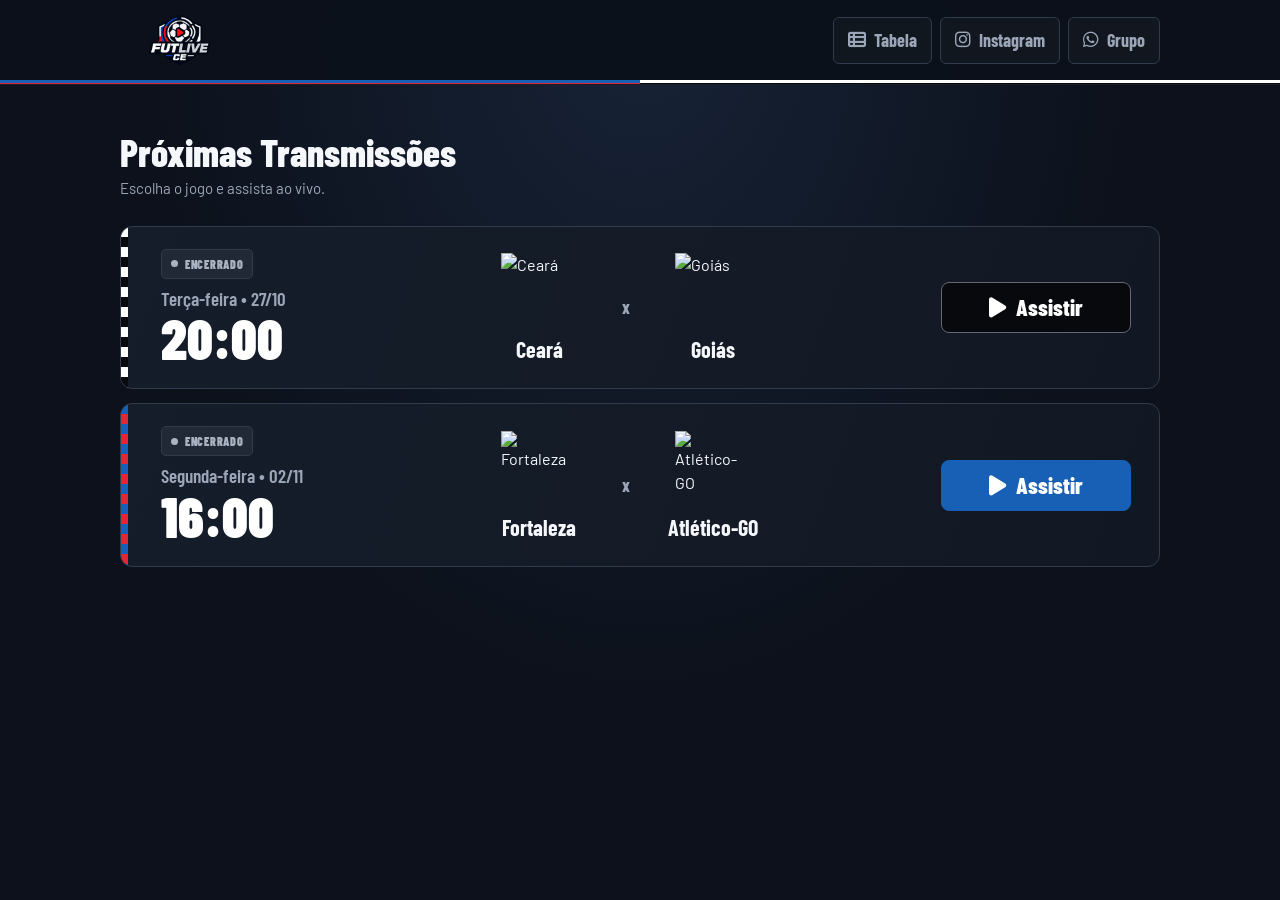
==== index.html @ 57ecc312 "atualização design e funções do site" ====
<!DOCTYPE html>
<html lang="pt-BR">
<head>
  <meta charset="UTF-8" />
  <meta name="viewport" content="width=device-width, initial-scale=1.0" />
  <link rel="icon" href="data:image/svg+xml,<svg xmlns=%22http://www.w3.org/2000/svg%22 viewBox=%220 0 100 100%22><text y=%22.9em%22 font-size=%2290%22>⚽</text></svg>">
  <title>FutLiveCE</title>
  <link rel="stylesheet" href="style.css" />
  <link rel="stylesheet" href="https://cdnjs.cloudflare.com/ajax/libs/font-awesome/6.5.2/css/all.min.css" />
  <script async src="https://www.googletagmanager.com/gtag/js?id=G-XZ1XEW3FZ3"></script>
  <script>
    window.dataLayer = window.dataLayer || [];
    function gtag(){dataLayer = window.dataLayer || []; gtag('js', new Date()); gtag('config', 'G-XZ1XEW3FZ3');}
  </script>
</head>
<body>
  <header class="header">
    <div class="container header-content">
      <a href="index.html" class="brand"><img src="logo.png" alt="FutLive CE" class="logo" /></a>
      <div class="social-links">
        <a href="tabela.html" class="social-btn tabela"><i class="fa-solid fa-table-list"></i><span>Tabela</span></a>
        <a href="https://www.instagram.com/futlivece/" target="_blank" rel="noopener noreferrer" class="social-btn instagram"><i class="fa-brands fa-instagram"></i><span>Instagram</span></a>
        <a href="https://whatsapp.com/channel/0029Vb7J4UEFnSzGO7ZTZD1h" target="_blank" rel="noopener noreferrer" class="social-btn whatsapp"><i class="fa-brands fa-whatsapp"></i><span>Grupo</span></a>
      </div>
    </div>
  </header>
  <main>
    <section id="transmissoes" class="matches-section">
      <div class="container">
        <h2 class="section-title">Próximas Transmissões</h2>
        <p class="section-sub">Escolha o jogo e assista ao vivo.</p>
        <div class="matches-grid">
          <a href="ceara.html" class="match-card ceara-card" data-match-start="2026-10-27T20:00:00" data-match-duration="100">
            <div class="match-details"><span class="match-status status-upcoming">EM BREVE</span><p class="match-date">Terça • 27/10</p><p class="match-time">20:00</p></div>
            <div class="teams-display">
              <div class="team"><img src="https://upload.wikimedia.org/wikipedia/commons/0/01/Cear%C3%A1_Sporting_Club_logo.png" alt="Ceará" class="team-shield" /><span class="team-name">Ceará</span></div>
              <span class="vs-badge">x</span>
              <div class="team"><img src="https://upload.wikimedia.org/wikipedia/commons/f/ff/Goi%C3%A1sLogo21.png?utm_source=pt.wikipedia.org&amp;utm_campaign=index&amp;utm_content=original" alt="Goiás" class="team-shield" /><span class="team-name">Goiás</span></div>
            </div>
            <div class="card-action"><span class="btn-watch-now"><i class="fa-solid fa-play"></i> Assistir</span></div>
          </a>
          <a href="fortaleza.html" class="match-card fortaleza-card" data-match-start="2026-11-02T16:00:00" data-match-duration="150">
            <div class="match-details"><span class="match-status status-upcoming">EM BREVE</span><p class="match-date">Segunda • 02/11</p><p class="match-time">16:00</p></div>
            <div class="teams-display">
              <div class="team"><img src="https://logodetimes.com/times/fortaleza/logo-fortaleza-256.png" alt="Fortaleza" class="team-shield" /><span class="team-name">Fortaleza</span></div>
              <span class="vs-badge">x</span>
              <div class="team"><img src="https://thumb.wikimedia.org/wikipedia/commons/thumb/3/3e/Atl%C3%A9tico_Goianiense.svg/1280px-Atl%C3%A9tico_Goianiense.svg.png?utm_source=pt.wikipedia.org&amp;utm_campaign=index&amp;utm_content=thumbnail" alt="Atlético-GO" class="team-shield" /><span class="team-name">Atlético-GO</span></div>
            </div>
            <div class="card-action"><span class="btn-watch-now"><i class="fa-solid fa-play"></i> Assistir</span></div>
          </a>
        </div>
      </div>
    </section>
  </main>
  <script src="matches-status.js"></script>
</body>
</html>
---- style.css ----
@import url('https://fonts.googleapis.com/css2?family=Barlow+Condensed:wght@600;700;800;900&family=Barlow:wght@400;500;600;700;800&display=swap');

/* ==========================================================
   FUTLIVE CE
   Ceará: preto e branco
   Fortaleza: azul e vermelho
   ========================================================== */

:root {
  --bg: #0c111b;
  --panel: #141b27;
  --panel-2: #1c2635;
  --line: #303b4c;
  --text: #f5f7fb;
  --muted: #9ba7b8;

  --blue: #1760b5;
  --red: #e32636;
  --white: #ffffff;
  --black: #08090c;

  --fortaleza: linear-gradient(
    180deg,
    #1760b5 0%,
    #1760b5 50%,
    #e32636 50%,
    #e32636 100%
  );

  --ceara: repeating-linear-gradient(
    180deg,
    #ffffff 0 10px,
    #08090c 10px 20px
  );

  --band:
    repeating-linear-gradient(
      180deg,
      #1760b5 0 3px,
      #e32636 3px 6px
    ) left / 50% 100% no-repeat,
    repeating-linear-gradient(
      180deg,
      #ffffff 0 3px,
      #08090c 3px 6px
    ) right / 50% 100% no-repeat;

  --display: 'Barlow Condensed', 'Arial Narrow', sans-serif;
  --body: 'Barlow', system-ui, sans-serif;
}

/* ===== Base ===== */

* {
  margin: 0;
  padding: 0;
  box-sizing: border-box;
}

html {
  scroll-behavior: smooth;
}

body {
  min-height: 100vh;
  font-family: var(--body);
  line-height: 1.5;
  color: var(--text);
  background:
    radial-gradient(ellipse at top, #172337 0%, transparent 55%),
    var(--bg);
}

a {
  color: inherit;
  text-decoration: none;
}

button {
  font: inherit;
}

:focus-visible {
  outline: 2px solid #fff;
  outline-offset: 3px;
}

.container {
  width: min(1040px, 92%);
  margin: 0 auto;
}

/* Mantém ocultos os players não selecionados */
.hidden,
.video-frame.hidden,
#player.hidden,
#dplayer.hidden,
#iframeContainer.hidden {
  display: none !important;
}

/* ===== Cabeçalho ===== */

.header {
  position: sticky;
  top: 0;
  z-index: 50;
  background: rgba(12, 17, 27, 0.96);
  backdrop-filter: blur(12px);
  border-bottom: 1px solid rgba(255, 255, 255, 0.06);
}

.header::after {
  content: "";
  position: absolute;
  left: 0;
  right: 0;
  bottom: 0;
  height: 4px;
  background: var(--band);
}

.header-content {
  min-height: 84px;
  padding-bottom: 4px;
  display: flex;
  align-items: center;
  justify-content: space-between;
  gap: 16px;
}

.logo {
  display: block;
  width: auto;
  height: 80px;
}

.social-links {
  display: flex;
  gap: 8px;
}

.social-btn {
  display: flex;
  align-items: center;
  justify-content: center;
  gap: 8px;
  padding: 9px 14px;
  border-radius: 6px;
  border: 1px solid var(--line);
  background: rgba(255, 255, 255, 0.025);
  color: var(--muted);
  font-family: var(--display);
  font-size: 18px;
  font-weight: 700;
  transition:
    color 0.2s,
    border-color 0.2s,
    background 0.2s;
}

.social-btn:hover {
  color: #fff;
  border-color: #71819a;
  background: rgba(255, 255, 255, 0.06);
}

.social-btn.tabela {
  color: var(--muted);
  border-color: var(--line);
  background: rgba(255, 255, 255, 0.025);
}

/* ===== Páginas ===== */

.page {
  display: none;
}

.page.active {
  display: block;
}

/* ==========================================================
   LISTA DE JOGOS
   ========================================================== */

.matches-section {
  padding: 48px 0 24px;
}

.section-title {
  margin-bottom: 6px;
  font-family: var(--display);
  font-size: 38px;
  font-weight: 800;
  line-height: 1;
}

.section-sub {
  margin-bottom: 26px;
  color: var(--muted);
  font-size: 15px;
}

.matches-grid {
  display: flex;
  flex-direction: column;
  gap: 14px;
}

/* Card do jogo */

.match-card {
  position: relative;
  display: grid;
  grid-template-columns: 150px minmax(0, 1fr) 190px;
  align-items: center;
  gap: 28px;
  padding: 22px 28px 22px 40px;
  overflow: hidden;
  background: linear-gradient(
    110deg,
    #151d2a 0%,
    #141b27 55%,
    #111824 100%
  );
  border: 1px solid var(--line);
  border-radius: 12px;
  transition:
    background 0.2s,
    border-color 0.2s,
    transform 0.2s;
}

.match-card:hover {
  background: var(--panel-2);
  border-color: #52647d;
  transform: translateY(-2px);
}

.match-card::before {
  content: "";
  position: absolute;
  top: 0;
  bottom: 0;
  left: 0;
  width: 7px;
}

.fortaleza-card::before {
  background: repeating-linear-gradient(
    180deg,
    #1760b5 0 10px,
    #e32636 10px 20px
  );
}

.ceara-card::before {
  background: var(--ceara);
}

/* Data, status e horário */

.match-details {
  min-width: 0;
  text-align: left;
}

.match-status {
  display: inline-flex;
  align-items: center;
  gap: 7px;
  margin-bottom: 9px;
  padding: 5px 9px;
  border: 1px solid var(--line);
  border-radius: 5px;
  font-family: var(--display);
  font-size: 12px;
  font-weight: 900;
  letter-spacing: 0.7px;
}

.match-status::before {
  content: "";
  flex-shrink: 0;
  width: 7px;
  height: 7px;
  border-radius: 50%;
  background: currentColor;
}

.status-upcoming {
  color: #d7e3f4;
  background: rgba(125, 155, 190, 0.12);
}

.status-live {
  color: #fff;
  background: #b8172a;
  border-color: #f04452;
  animation: live-pulse 1.4s ease-in-out infinite;
}

.status-ended {
  color: #aab3c1;
  background: rgba(120, 130, 145, 0.12);
}

@keyframes live-pulse {
  50% {
    opacity: 0.68;
  }
}

.match-date {
  color: var(--muted);
  font-family: var(--display);
  font-size: 19px;
  font-weight: 600;
  line-height: 1.2;
}

.match-time {
  color: #fff;
  font-family: var(--display);
  font-size: 56px;
  font-weight: 900;
  line-height: 1;
}

/* Times e escudos */

.teams-display {
  display: flex;
  align-items: center;
  justify-content: center;
  gap: 28px;
  min-width: 0;
}

.team {
  display: flex;
  flex-direction: column;
  align-items: center;
  gap: 8px;
  min-width: 110px;
}

.team-shield {
  display: block;
  width: 76px;
  height: 76px;
  object-fit: contain;
}

.team-name {
  color: #f5f7fb;
  font-family: var(--display);
  font-size: 22px;
  font-weight: 700;
  line-height: 1.1;
  text-align: center;
}

.vs-badge {
  flex-shrink: 0;
  color: var(--muted);
  font-family: var(--display);
  font-size: 18px;
  font-weight: 700;
}

/* Botão assistir */

.card-action {
  display: flex;
  align-items: center;
  justify-content: center;
  width: 100%;
  min-width: 0;
}

.btn-watch-now {
  display: flex;
  align-items: center;
  justify-content: center;
  gap: 10px;
  width: 100%;
  min-height: 48px;
  padding: 12px 14px;
  border: 1px solid transparent;
  border-radius: 8px;
  color: #fff;
  font-family: var(--display);
  font-size: 23px;
  font-weight: 800;
  line-height: 1.1;
  text-align: center;
  cursor: pointer;
  transition:
    background 0.2s,
    color 0.2s,
    border-color 0.2s,
    transform 0.2s;
}

.btn-watch-now:active {
  transform: scale(0.97);
}

/* Cores dos botões por clube */

.ceara-card .btn-watch-now {
  background: #08090c;
  border-color: #626873;
  color: #fff;
}

.ceara-card:hover .btn-watch-now {
  background: #fff;
  border-color: #fff;
  color: #08090c;
}


.fortaleza-card .btn-watch-now {
  background: #1760b5;
  border-color: #1760b5;
  color: #fff;
}

.fortaleza-card:hover .btn-watch-now {
  background: #e32636;
  border-color: #e32636;
  color: #fff;
}

.ceara-card:hover {
  border-color: #aeb6c2;
}

.fortaleza-card:hover {
  border-color: #3479c9;
}

/* Texto de apresentação no final da página */

.intro-bottom {
  padding: 36px 0 56px;
  text-align: center;
}

.intro-bottom h1 {
  font-family: var(--display);
  font-size: 24px;
  font-weight: 800;
  letter-spacing: 1px;
}

.intro-bottom p {
  color: var(--muted);
  font-size: 14px;
}

/* ==========================================================
   PÁGINAS DE TRANSMISSÃO
   ========================================================== */

.back-btn {
  margin: 26px 0 16px;
  padding: 9px 16px;
  border: 1px solid var(--line);
  border-radius: 6px;
  background: transparent;
  color: var(--muted);
  font-weight: 600;
  cursor: pointer;
  transition:
    color 0.2s,
    border-color 0.2s,
    background 0.2s;
}

.back-btn:hover {
  color: #fff;
  border-color: #71819a;
  background: rgba(255, 255, 255, 0.04);
}

/* Player à esquerda e canais à direita no computador */

.watch-layout {
  display: grid;
  grid-template-columns: minmax(0, 1fr) 260px;
  align-items: start;
  gap: 16px;
  width: 100%;
  max-width: 1050px;
  margin: 0 auto;
  padding-bottom: 44px;
}

.player-area {
  display: flex;
  flex-direction: column;
  gap: 12px;
  min-width: 0;
  padding: 16px;
  background: var(--panel);
  border: 1px solid var(--line);
  border-radius: 12px;
}

.watch-top {
  padding: 4px 0;
}

#matchTitle {
  color: #fff;
  font-family: var(--display);
  font-size: clamp(24px, 3vw, 34px);
  font-weight: 800;
  line-height: 1.15;
}

#matchMeta {
  margin: 4px 0 0;
  color: var(--muted);
  font-family: var(--display);
  font-size: 18px;
  font-weight: 600;
}

.live-badge {
  display: block;
  margin-bottom: 10px;
  padding: 5px 9px;
  color: var(--muted);
  font-size: 12px;
  font-weight: 500;
}

/* Área do vídeo */

.video-container {
  position: relative;
  width: 100%;
  min-width: 0;
  aspect-ratio: 16 / 9;
  overflow: hidden;
  background: #000;
  border-radius: 9px;
}

.video-container .video-frame,
.video-container iframe,
.video-frame,
#player,
#dplayer {
  width: 100%;
  height: 100%;
  border: 0;
  background: #000;
}

.video-frame {
  display: block;
}

#player,
#dplayer {
  aspect-ratio: 16 / 9;
  overflow: hidden;
}

#player [data-player] {
  border-radius: 8px !important;
}

#dplayer .dplayer {
  width: 100%;
  height: 100%;
}

/* Aviso de DNS */

.dns-warning {
  grid-column: 1 / -1;
  display: flex;
  flex-direction: row;
  align-items: center;
  justify-content: center;
  gap: 12px;
  margin: 0;
  padding: 12px 16px;
  background: var(--panel-2);
  border: 1px solid var(--line);
  border-radius: 8px;
  text-align: left;
}

.dns-warning i {
  flex-shrink: 0;
  color: #dce6f5;
  font-size: 18px;
}

.dns-warning p {
  color: #d4dce8;
  font-size: 13px;
  line-height: 1.5;
}

.dns-warning a {
  color: #fff;
  font-weight: 700;
  text-decoration: underline;
}

/* Painel de canais */

.players-panel {
  width: 100%;
  min-width: 0;
  padding: 14px;
  background: var(--panel);
  border: 1px solid var(--line);
  border-radius: 12px;
}

.players-panel h3 {
  margin-bottom: 12px;
  color: #fff;
  font-family: var(--display);
  font-size: 21px;
  font-weight: 800;
}

/* Canais: empilhados no computador */

.channels-grid {
  display: flex;
  flex-direction: column;
  gap: 8px;
}

.player-btn {
  display: flex;
  flex-direction: column;
  align-items: center;
  justify-content: center;
  width: 100%;
  min-width: 0;
  min-height: 46px;
  margin: 0;
  padding: 9px 12px;
  border: 1px solid var(--line);
  border-radius: 7px;
  background: #111824;
  color: var(--text);
  cursor: pointer;
  transition:
    border-color 0.2s,
    background 0.2s,
    color 0.2s;
}

.player-btn:hover {
  border-color: #71819a;
  background: #1b2636;
}

.player-btn span {
  display: block;
  font-family: var(--display);
  font-size: 20px;
  font-weight: 700;
  line-height: 1.2;
}

.player-btn small {
  display: block;
  color: var(--muted);
  font-weight: 600;
}

/* Canal selecionado: padrão neutro */

.active-player {
  background: #e9edf4;
  border-color: #e9edf4;
}

.active-player span {
  color: #111827;
}

.active-player small {
  color: #526075;
}

.active-player:hover {
  background: #fff;
  border-color: #fff;
}

/* Links sociais no painel */

.contact-links {
  display: flex;
  flex-direction: column;
  gap: 8px;
  margin-top: 12px;
}

.contact-watch-btn {
  display: flex;
  align-items: center;
  justify-content: center;
  gap: 8px;
  width: 100%;
  min-width: 0;
  margin: 0;
  padding: 10px;
  border: 1px solid var(--line);
  border-radius: 7px;
  color: var(--muted);
  font-family: var(--display);
  font-size: 16px;
  font-weight: 700;
  text-align: center;
  transition:
    color 0.2s,
    border-color 0.2s,
    background 0.2s;
}

.contact-watch-btn:hover {
  color: #fff;
  border-color: #71819a;
  background: rgba(255, 255, 255, 0.04);
}

/* ==========================================================
   TABELA
   ========================================================== */

.table-container {
  display: flex;
  flex-direction: column;
  align-items: center;
  margin-top: 8px;
  padding: 20px;
  background: var(--panel);
  border: 1px solid var(--line);
  border-radius: 10px;
}

.table-container .section-title {
  margin-bottom: 20px;
  text-align: center;
}

.table-container iframe {
  max-width: 100%;
  border: 0;
  border-radius: 6px;
}

.table-credit {
  margin-top: 10px;
  color: var(--muted);
  font-size: 12px;
  text-align: center;
}

.table-credit a {
  color: #fff;
  text-decoration: underline;
}

/* ==========================================================
   TEMA FORTALEZA
   ========================================================== */

.team-fortaleza {
  --team-primary: #1760b5;
  --team-secondary: #e32636;
  --team-border: rgba(23, 96, 181, 0.65);
  --team-glow: rgba(23, 96, 181, 0.12);
}

.team-fortaleza .player-area,
.team-fortaleza .players-panel {
  border-color: var(--team-border);
}

.team-fortaleza #matchTitle,
.team-fortaleza .players-panel h3 {
  color: #fff;
  text-shadow: 0 0 18px var(--team-glow);
}

.team-fortaleza .back-btn {
  border-color: #245a91;
  color: #c7dfff;
}

.team-fortaleza .back-btn:hover {
  background: rgba(23, 96, 181, 0.18);
  border-color: var(--team-primary);
  color: #fff;
}

.team-fortaleza .dns-warning {
  border-color: rgba(23, 96, 181, 0.55);
}

.team-fortaleza .dns-warning i {
  color: #65a9ff;
}

.team-fortaleza .dns-warning a {
  color: #75b5ff;
}


/* Canais do Fortaleza: estilo neutro, igual ao Ceará */

.team-fortaleza .player-btn {
  background: #111824;
  border-color: var(--line);
  color: var(--text);
}

.team-fortaleza .player-btn span {
  color: var(--text);
}

.team-fortaleza .player-btn small {
  color: var(--muted);
}

/* Hover discreto */
.team-fortaleza .player-btn:hover {
  border-color: #3479c9;
  background: rgba(23, 96, 181, 0.16);
}

/* Canal selecionado: azul */
body.team-fortaleza .player-btn.active-player,
body.team-fortaleza .player-btn.active-player:hover {
  background: #1760b5;
  border: 1px solid #3479c9;
  color: #fff;
  filter: none;
}

body.team-fortaleza .player-btn.active-player span,
body.team-fortaleza .player-btn.active-player small {
  color: #fff;
}


.team-fortaleza .contact-watch-btn:hover {
  border-color: var(--team-primary);
  background: rgba(23, 96, 181, 0.14);
}

.team-fortaleza .live-badge::before {
  content: "";
  display: inline-block;
  width: 7px;
  height: 7px;
  margin: 0 7px 1px 0;
  border-radius: 50%;
  background: var(--team-secondary);
}

/* ==========================================================
   TEMA CEARÁ
   ========================================================== */

.team-ceara {
  --team-primary: #08090c;
  --team-secondary: #fff;
  --team-border: rgba(210, 218, 230, 0.28);
  --team-glow: rgba(255, 255, 255, 0.08);
}

.team-ceara .player-area,
.team-ceara .players-panel {
  border-color: var(--team-border);
}

.team-ceara #matchTitle,
.team-ceara .players-panel h3 {
  color: #fff;
  text-shadow: 0 0 18px var(--team-glow);
}

.team-ceara .back-btn {
  border-color: #5b626e;
  color: #e0e4eb;
}

.team-ceara .back-btn:hover {
  background: rgba(255, 255, 255, 0.08);
  border-color: #fff;
  color: #fff;
}

.team-ceara .dns-warning {
  border-color: #414650;
}

.team-ceara .dns-warning i {
  color: #fff;
}

.team-ceara .dns-warning a {
  color: #fff;
}

.team-ceara .player-btn:hover {
  border-color: #b9c0ca;
  background: rgba(255, 255, 255, 0.07);
}

/* Canal ativo do Ceará: preto e branco */

.team-ceara .active-player {
  background: #fff;
  border-color: #fff;
}

.team-ceara .active-player span,
.team-ceara .active-player small {
  color: #08090c;
}

.team-ceara .active-player:hover {
  background: #e4e7ec;
  border-color: #e4e7ec;
}

.team-ceara .contact-watch-btn:hover {
  border-color: #c4cbd5;
  background: rgba(255, 255, 255, 0.07);
}

.team-ceara .live-badge::before {
  content: "";
  display: inline-block;
  width: 7px;
  height: 7px;
  margin: 0 7px 1px 0;
  border-radius: 50%;
  background: #fff;
}

/* ==========================================================
   RESPONSIVIDADE — TABLETS
   ========================================================== */

@media (max-width: 900px) {
  .match-card {
    grid-template-columns: 125px minmax(0, 1fr) 155px;
    gap: 16px;
    padding: 20px 18px 20px 28px;
  }

  .match-time {
    font-size: 44px;
  }

  .teams-display {
    gap: 14px;
  }

  .team {
    min-width: 0;
  }

  .team-shield {
    width: 64px;
    height: 64px;
  }

  .team-name {
    font-size: 20px;
  }

  .btn-watch-now {
    font-size: 21px;
  }

  .watch-layout {
    grid-template-columns: minmax(0, 1fr) 230px;
    gap: 12px;
  }
}

/* ==========================================================
   RESPONSIVIDADE — CELULARES
   ========================================================== */

@media (max-width: 760px) {
  /* Cabeçalho */

  .header-content {
    min-height: auto;
    flex-direction: column;
    gap: 10px;
    padding: 12px 0 16px;
  }

  .logo {
    height: 0px;
  }

  .social-links {
    width: 100%;
    justify-content: center;
    gap: 7px;
  }

  .social-btn {
    flex: 1;
    max-width: 150px;
    gap: 6px;
    padding: 9px 6px;
    font-size: 16px;
  }

  /* Título da lista */

  .matches-section {
    padding: 32px 0 20px;
  }

  .section-title {
    font-size: 32px;
  }

  .section-sub {
    margin-bottom: 20px;
    font-size: 14px;
  }

  /* Cards mais compactos e organizados */

  .matches-grid {
    gap: 14px;
    padding: 2px 0 16px;
  }

  .match-card {
    display: grid;
    grid-template-columns: minmax(0, 1fr);
    justify-items: center;
    gap: 13px;
    width: 100%;
    padding: 19px 15px 17px;
    border-radius: 14px;
    text-align: center;
  }

  .match-card:hover {
    transform: none;
  }

  .match-card::before {
    top: 0;
    right: 0;
    bottom: auto;
    left: 0;
    width: auto;
    height: 5px;
  }

  .fortaleza-card::before {
    background: repeating-linear-gradient(
      90deg,
      #1760b5 0 25px,
      #e32636 25px 50px
    );
  }

  .ceara-card::before {
    background: repeating-linear-gradient(
      90deg,
      #fff 0 25px,
      #08090c 25px 50px
    );
  }

  /* Informações do jogo */

  .match-details {
    display: flex;
    flex-direction: column;
    align-items: center;
    width: 100%;
    text-align: center;
  }

  .match-status {
    margin-bottom: 6px;
    padding: 4px 9px;
    font-size: 11px;
    line-height: 1.2;
  }

  .match-date {
    font-size: 14px;
    line-height: 1.35;
  }

  .match-time {
    margin-top: 2px;
    font-size: 30px;
    line-height: 1.05;
  }

  /* Times e escudos */

  .teams-display {
    display: flex;
    align-items: center;
    justify-content: space-evenly;
    gap: 10px;
    width: 100%;
    margin: 2px 0;
  }

  .team {
    flex: 1;
    display: flex;
    flex-direction: column;
    align-items: center;
    justify-content: center;
    gap: 7px;
    min-width: 0;
  }

  .team-shield {
    width: 58px;
    height: 58px;
    object-fit: contain;
  }

  .team-name {
    max-width: 100%;
    font-size: 18px;
    line-height: 1.1;
    overflow-wrap: anywhere;
  }

  .vs-badge {
    flex-shrink: 0;
    font-size: 16px;
  }

  /* Botão assistir: mais alto e menos largo */

  .card-action {
    display: flex;
    justify-content: center;
    width: 100%;
    margin-top: 2px;
  }

  .match-card .btn-watch-now {
    display: inline-flex;
    align-items: center;
    justify-content: center;
    width: auto;
    min-width: 170px;
    max-width: 220px;
    min-height: 50px;
    padding: 13px 25px;
    margin: 0 auto;
    border-radius: 10px;
    font-size: 17px;
    line-height: 1.2;
    letter-spacing: 0.5px;
    white-space: nowrap;
    box-shadow: 0 4px 12px rgba(0, 0, 0, 0.22);
    -webkit-tap-highlight-color: transparent;
  }

  .match-card .btn-watch-now:active {
    transform: scale(0.97);
  }

  /* Página de transmissão: vídeo, canais e aviso */

  .back-btn {
    margin: 18px 0 12px;
    padding: 9px 12px;
    font-size: 13px;
  }

  .watch-layout {
    display: flex;
    flex-direction: column;
    align-items: stretch;
    gap: 12px;
    width: 100%;
    padding-bottom: 28px;
  }

  .player-area {
    display: flex;
    flex-direction: column;
    gap: 10px;
    width: 100%;
    padding: 12px;
  }

  .watch-top {
    padding: 2px 0 0;
  }

  #matchTitle {
    font-size: 25px;
    line-height: 1.15;
  }

  #matchMeta {
    margin-top: 4px;
    font-size: 16px;
  }

  .live-badge {
    margin-bottom: 8px;
    font-size: 11px;
    line-height: 1.4;
  }

  .video-container {
    width: 100%;
    aspect-ratio: 16 / 9;
    border-radius: 8px;
  }

  /* Canais em três colunas */

  .players-panel {
    width: 100%;
    padding: 12px;
  }

  .players-panel h3 {
    margin-bottom: 10px;
    font-size: 20px;
  }

  .channels-grid {
    display: grid;
    grid-template-columns: repeat(3, minmax(0, 1fr));
    gap: 8px;
  }

  .players-panel .player-btn {
    display: flex;
    align-items: center;
    justify-content: center;
    min-width: 0;
    min-height: 46px;
    margin: 0;
    padding: 8px 3px;
    border-radius: 7px;
  }

  .players-panel .player-btn span {
    font-size: 16px;
    line-height: 1.2;
  }

  .players-panel .player-btn small {
    font-size: 10px;
  }

  /* Links sociais em duas colunas */

  .contact-links {
    display: grid;
    grid-template-columns: repeat(2, minmax(0, 1fr));
    gap: 8px;
    margin-top: 10px;
  }

  .contact-links .contact-watch-btn {
    display: flex;
    flex-direction: column;
    align-items: center;
    justify-content: center;
    gap: 4px;
    min-width: 0;
    min-height: 58px;
    margin: 0;
    padding: 8px 5px;
    font-size: 13px;
    line-height: 1.2;
    overflow-wrap: anywhere;
  }

  .contact-watch-btn i {
    font-size: 17px;
  }

  /* Aviso DNS abaixo dos canais */

  .watch-layout > .dns-warning {
    display: flex;
    flex-direction: row;
    align-items: flex-start;
    gap: 9px;
    width: 100%;
    margin: 0;
    padding: 12px;
    text-align: left;
  }

  .dns-warning i {
    margin-top: 2px;
    font-size: 16px;
  }

  .dns-warning p {
    font-size: 12px;
    line-height: 1.5;
  }

  /* Tabela */

  .table-container {
    padding: 12px;
  }
}

/* Celulares estreitos */

@media (max-width: 380px) {
  .container {
    width: 94%;
  }

  .social-btn {
    font-size: 14px;
  }

  .match-card {
    gap: 11px;
    padding: 17px 12px 15px;
  }

  .match-time {
    font-size: 28px;
  }

  .team-shield {
    width: 50px;
    height: 50px;
  }

  .team-name {
    font-size: 16px;
  }

  .match-card .btn-watch-now {
    min-width: 160px;
    min-height: 48px;
    padding: 12px 22px;
    font-size: 16px;
  }

  #matchTitle {
    font-size: 22px;
  }

  .channels-grid {
    gap: 6px;
  }

  .players-panel .player-btn span {
    font-size: 14px;
  }

  .contact-links .contact-watch-btn {
    font-size: 12px;
  }
}

/* Reduz animações para quem prefere movimento reduzido */

@media (prefers-reduced-motion: reduce) {
  *,
  *::before,
  *::after {
    scroll-behavior: auto !important;
    animation-duration: 0.01ms !important;
    animation-iteration-count: 1 !important;
    transition-duration: 0.01ms !important;
  }
}

/* Corrige a altura dos players iframe */
.video-container {
  position: relative;
  width: 100%;
  aspect-ratio: 16 / 9;
  height: auto;
  min-height: 0;
  overflow: hidden;
  background: #000;
}

/* Faz o iframe preencher toda a área do vídeo */
.video-container > iframe,
.video-container #iframeContainer,
.video-container #iframeContainer iframe {
  position: absolute;
  inset: 0;
  width: 100% !important;
  height: 100% !important;
  min-height: 0;
  max-width: none;
  border: 0;
}

/* Garante que os players HLS continuem preenchendo o espaço */
.video-container > .video-frame,
.video-container > #player,
.video-container > #dplayer {
  width: 100%;
  height: 100%;
}
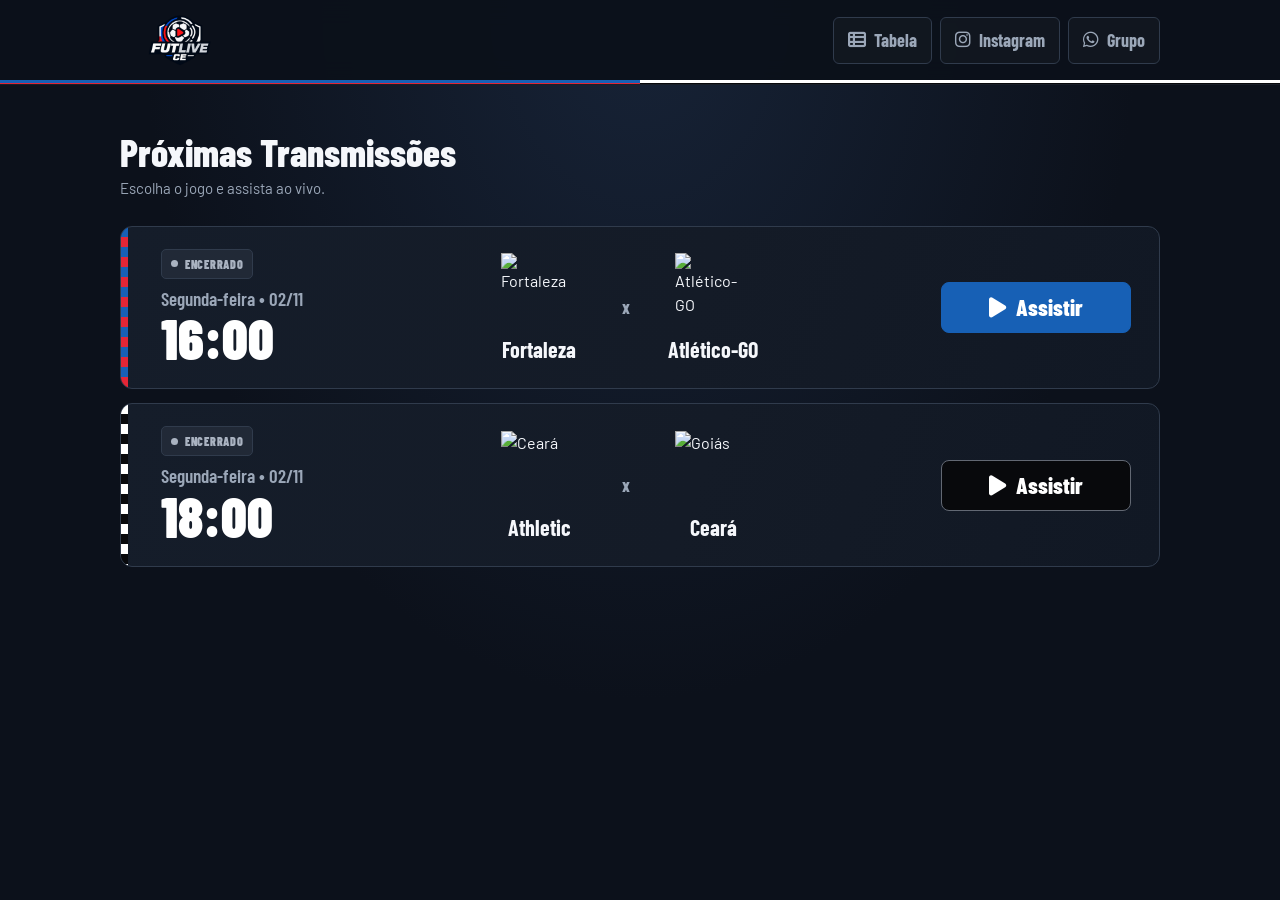
==== commit 20a9ae58: "28.10" ====
--- a/index.html
+++ b/index.html
@@ -30,21 +30,21 @@
         <h2 class="section-title">Próximas Transmissões</h2>
         <p class="section-sub">Escolha o jogo e assista ao vivo.</p>
         <div class="matches-grid">
-          <a href="ceara.html" class="match-card ceara-card" data-match-start="2026-10-27T20:00:00" data-match-duration="100">
-            <div class="match-details"><span class="match-status status-upcoming">EM BREVE</span><p class="match-date">Terça • 27/10</p><p class="match-time">20:00</p></div>
-            <div class="teams-display">
-              <div class="team"><img src="https://upload.wikimedia.org/wikipedia/commons/0/01/Cear%C3%A1_Sporting_Club_logo.png" alt="Ceará" class="team-shield" /><span class="team-name">Ceará</span></div>
-              <span class="vs-badge">x</span>
-              <div class="team"><img src="https://upload.wikimedia.org/wikipedia/commons/f/ff/Goi%C3%A1sLogo21.png?utm_source=pt.wikipedia.org&amp;utm_campaign=index&amp;utm_content=original" alt="Goiás" class="team-shield" /><span class="team-name">Goiás</span></div>
-            </div>
-            <div class="card-action"><span class="btn-watch-now"><i class="fa-solid fa-play"></i> Assistir</span></div>
-          </a>
           <a href="fortaleza.html" class="match-card fortaleza-card" data-match-start="2026-11-02T16:00:00" data-match-duration="150">
             <div class="match-details"><span class="match-status status-upcoming">EM BREVE</span><p class="match-date">Segunda • 02/11</p><p class="match-time">16:00</p></div>
             <div class="teams-display">
               <div class="team"><img src="https://logodetimes.com/times/fortaleza/logo-fortaleza-256.png" alt="Fortaleza" class="team-shield" /><span class="team-name">Fortaleza</span></div>
               <span class="vs-badge">x</span>
               <div class="team"><img src="https://thumb.wikimedia.org/wikipedia/commons/thumb/3/3e/Atl%C3%A9tico_Goianiense.svg/1280px-Atl%C3%A9tico_Goianiense.svg.png?utm_source=pt.wikipedia.org&amp;utm_campaign=index&amp;utm_content=thumbnail" alt="Atlético-GO" class="team-shield" /><span class="team-name">Atlético-GO</span></div>
+            </div>
+            <div class="card-action"><span class="btn-watch-now"><i class="fa-solid fa-play"></i> Assistir</span></div>
+          </a>
+          <a href="ceara.html" class="match-card ceara-card" data-match-start="2026-11-02T18:00:00" data-match-duration="100">
+            <div class="match-details"><span class="match-status status-upcoming">EM BREVE</span><p class="match-date">Terça • 02/11</p><p class="match-time">18:00</p></div>
+            <div class="teams-display">
+              <div class="team"><img src="https://static.wixstatic.com/media/ea3f38_fbba16fdd7b74ab9a4d88bd60c1c1220~mv2.png" alt="Ceará" class="team-shield" /><span class="team-name">Athletic</span></div>
+              <span class="vs-badge">x</span>
+              <div class="team"><img src="https://upload.wikimedia.org/wikipedia/commons/0/01/Cear%C3%A1_Sporting_Club_logo.png" alt="Goiás" class="team-shield" /><span class="team-name">Ceará</span></div>
             </div>
             <div class="card-action"><span class="btn-watch-now"><i class="fa-solid fa-play"></i> Assistir</span></div>
           </a>
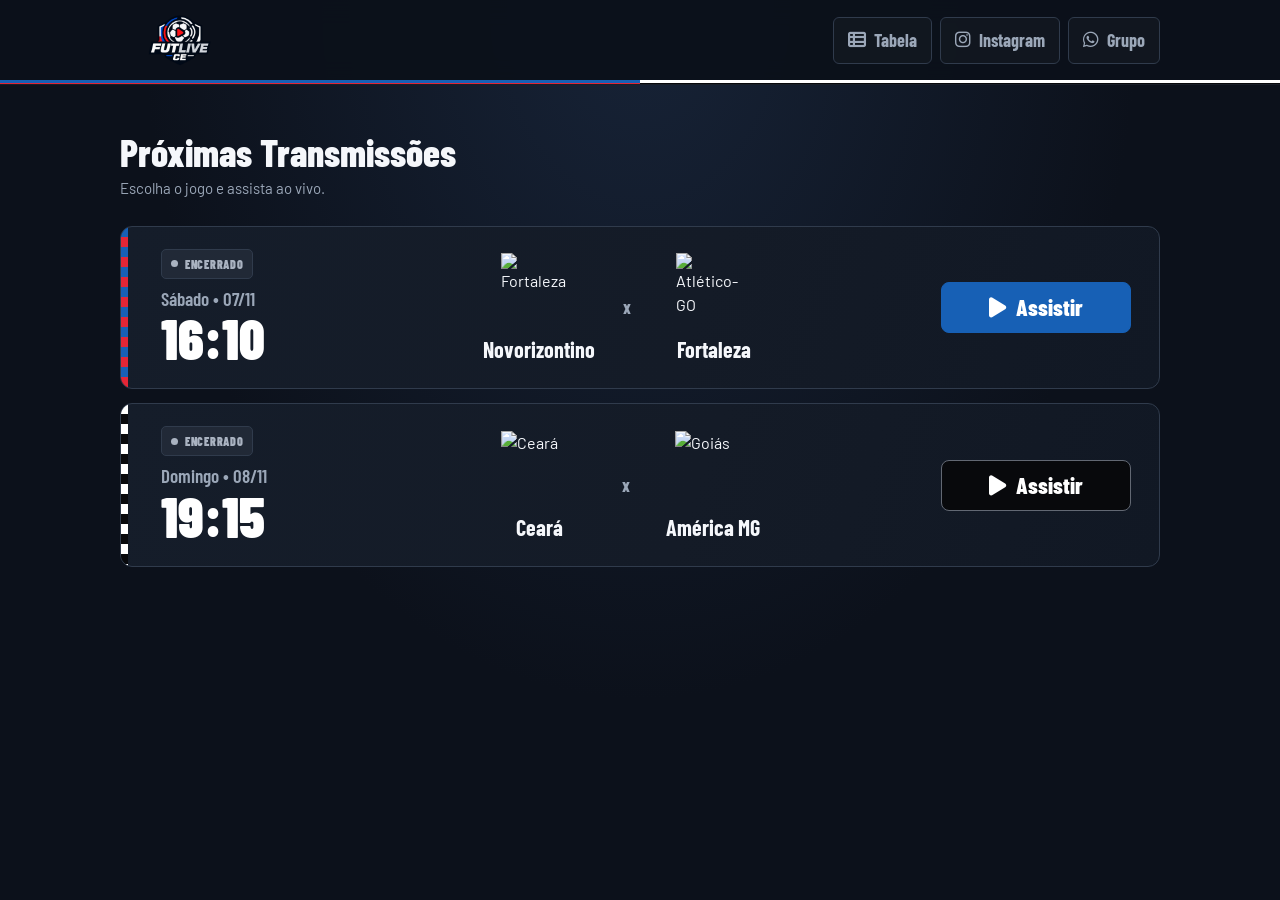
==== commit 55e6c627: "03.11" ====
--- a/index.html
+++ b/index.html
@@ -30,21 +30,21 @@
         <h2 class="section-title">Próximas Transmissões</h2>
         <p class="section-sub">Escolha o jogo e assista ao vivo.</p>
         <div class="matches-grid">
-          <a href="fortaleza.html" class="match-card fortaleza-card" data-match-start="2026-11-02T16:00:00" data-match-duration="150">
-            <div class="match-details"><span class="match-status status-upcoming">EM BREVE</span><p class="match-date">Segunda • 02/11</p><p class="match-time">16:00</p></div>
+          <a href="fortaleza.html" class="match-card fortaleza-card" data-match-start="2026-11-07T16:10:00" data-match-duration="150">
+            <div class="match-details"><span class="match-status status-upcoming">EM BREVE</span><p class="match-date">Sábado • 07/11</p><p class="match-time">16:10</p></div>
             <div class="teams-display">
-              <div class="team"><img src="https://logodetimes.com/times/fortaleza/logo-fortaleza-256.png" alt="Fortaleza" class="team-shield" /><span class="team-name">Fortaleza</span></div>
+              <div class="team"><img src="https://thumb.wikimedia.org/wikipedia/commons/thumb/1/1b/Gr%C3%AAmio_Novorizontino.svg/3840px-Gr%C3%AAmio_Novorizontino.svg.png?utm_source=pt.wikipedia.org&utm_campaign=index&utm_content=thumbnail" alt="Fortaleza" class="team-shield" /><span class="team-name">Novorizontino</span></div>
               <span class="vs-badge">x</span>
-              <div class="team"><img src="https://thumb.wikimedia.org/wikipedia/commons/thumb/3/3e/Atl%C3%A9tico_Goianiense.svg/1280px-Atl%C3%A9tico_Goianiense.svg.png?utm_source=pt.wikipedia.org&amp;utm_campaign=index&amp;utm_content=thumbnail" alt="Atlético-GO" class="team-shield" /><span class="team-name">Atlético-GO</span></div>
+              <div class="team"><img src="https://logodetimes.com/times/fortaleza/logo-fortaleza-256.png" alt="Atlético-GO" class="team-shield" /><span class="team-name">Fortaleza</span></div>
             </div>
             <div class="card-action"><span class="btn-watch-now"><i class="fa-solid fa-play"></i> Assistir</span></div>
           </a>
-          <a href="ceara.html" class="match-card ceara-card" data-match-start="2026-11-02T18:00:00" data-match-duration="100">
-            <div class="match-details"><span class="match-status status-upcoming">EM BREVE</span><p class="match-date">Terça • 02/11</p><p class="match-time">18:00</p></div>
+          <a href="ceara.html" class="match-card ceara-card" data-match-start="2026-11-08T19:15:00" data-match-duration="100">
+            <div class="match-details"><span class="match-status status-upcoming">EM BREVE</span><p class="match-date">Domingo • 08/11</p><p class="match-time">19:15</p></div>
             <div class="teams-display">
-              <div class="team"><img src="https://static.wixstatic.com/media/ea3f38_fbba16fdd7b74ab9a4d88bd60c1c1220~mv2.png" alt="Ceará" class="team-shield" /><span class="team-name">Athletic</span></div>
+              <div class="team"><img src="https://upload.wikimedia.org/wikipedia/commons/0/01/Cear%C3%A1_Sporting_Club_logo.png" alt="Ceará" class="team-shield" /><span class="team-name">Ceará</span></div>
               <span class="vs-badge">x</span>
-              <div class="team"><img src="https://upload.wikimedia.org/wikipedia/commons/0/01/Cear%C3%A1_Sporting_Club_logo.png" alt="Goiás" class="team-shield" /><span class="team-name">Ceará</span></div>
+              <div class="team"><img src="https://thumb.wikimedia.org/wikipedia/commons/thumb/a/a8/Am%C3%A9rica_Futebol_Clube_%28Belo_Horizonte%2C_Minas_Gerais%29_logo.svg/960px-Am%C3%A9rica_Futebol_Clube_%28Belo_Horizonte%2C_Minas_Gerais%29_logo.svg.png?utm_source=pt.wikipedia.org&utm_campaign=index&utm_content=thumbnail" alt="Goiás" class="team-shield" /><span class="team-name">América MG</span></div>
             </div>
             <div class="card-action"><span class="btn-watch-now"><i class="fa-solid fa-play"></i> Assistir</span></div>
           </a>
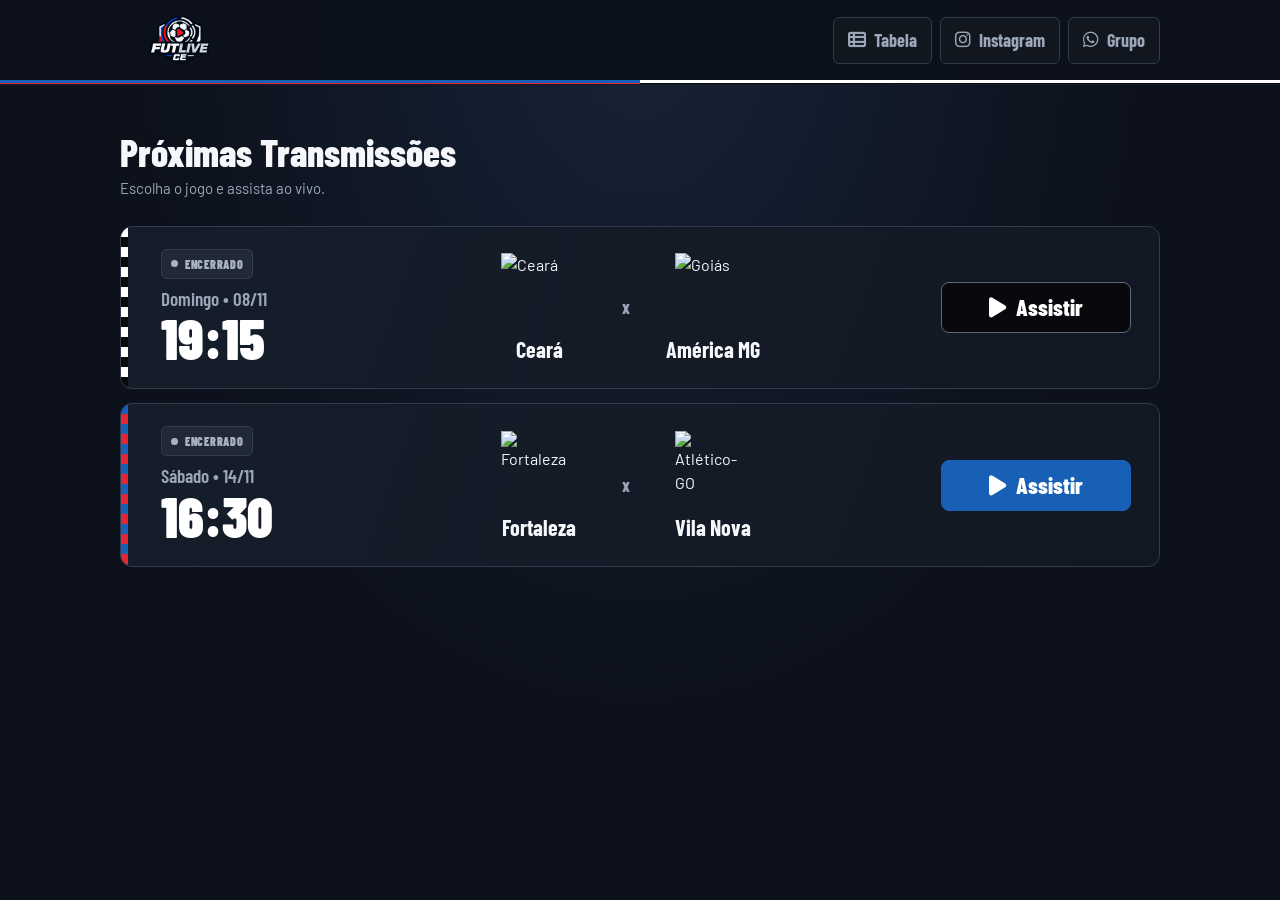
==== commit 579c7a37: "07.11" ====
--- a/index.html
+++ b/index.html
@@ -30,21 +30,21 @@
         <h2 class="section-title">Próximas Transmissões</h2>
         <p class="section-sub">Escolha o jogo e assista ao vivo.</p>
         <div class="matches-grid">
-          <a href="fortaleza.html" class="match-card fortaleza-card" data-match-start="2026-11-07T16:10:00" data-match-duration="150">
-            <div class="match-details"><span class="match-status status-upcoming">EM BREVE</span><p class="match-date">Sábado • 07/11</p><p class="match-time">16:10</p></div>
-            <div class="teams-display">
-              <div class="team"><img src="https://thumb.wikimedia.org/wikipedia/commons/thumb/1/1b/Gr%C3%AAmio_Novorizontino.svg/3840px-Gr%C3%AAmio_Novorizontino.svg.png?utm_source=pt.wikipedia.org&utm_campaign=index&utm_content=thumbnail" alt="Fortaleza" class="team-shield" /><span class="team-name">Novorizontino</span></div>
-              <span class="vs-badge">x</span>
-              <div class="team"><img src="https://logodetimes.com/times/fortaleza/logo-fortaleza-256.png" alt="Atlético-GO" class="team-shield" /><span class="team-name">Fortaleza</span></div>
-            </div>
-            <div class="card-action"><span class="btn-watch-now"><i class="fa-solid fa-play"></i> Assistir</span></div>
-          </a>
           <a href="ceara.html" class="match-card ceara-card" data-match-start="2026-11-08T19:15:00" data-match-duration="100">
             <div class="match-details"><span class="match-status status-upcoming">EM BREVE</span><p class="match-date">Domingo • 08/11</p><p class="match-time">19:15</p></div>
             <div class="teams-display">
               <div class="team"><img src="https://upload.wikimedia.org/wikipedia/commons/0/01/Cear%C3%A1_Sporting_Club_logo.png" alt="Ceará" class="team-shield" /><span class="team-name">Ceará</span></div>
               <span class="vs-badge">x</span>
               <div class="team"><img src="https://thumb.wikimedia.org/wikipedia/commons/thumb/a/a8/Am%C3%A9rica_Futebol_Clube_%28Belo_Horizonte%2C_Minas_Gerais%29_logo.svg/960px-Am%C3%A9rica_Futebol_Clube_%28Belo_Horizonte%2C_Minas_Gerais%29_logo.svg.png?utm_source=pt.wikipedia.org&utm_campaign=index&utm_content=thumbnail" alt="Goiás" class="team-shield" /><span class="team-name">América MG</span></div>
+            </div>
+            <div class="card-action"><span class="btn-watch-now"><i class="fa-solid fa-play"></i> Assistir</span></div>
+          </a>
+          <a href="fortaleza.html" class="match-card fortaleza-card" data-match-start="2026-11-14T16:30:00" data-match-duration="150">
+            <div class="match-details"><span class="match-status status-upcoming">EM BREVE</span><p class="match-date">Sábado • 14/11</p><p class="match-time">16:30</p></div>
+            <div class="teams-display">
+              <div class="team"><img src="https://logodetimes.com/times/fortaleza/logo-fortaleza-256.png" alt="Fortaleza" class="team-shield" /><span class="team-name">Fortaleza</span></div>
+              <span class="vs-badge">x</span>
+              <div class="team"><img src="https://thumb.wikimedia.org/wikipedia/commons/thumb/c/c3/Vila_Nova_Logo_Oficial.svg/1920px-Vila_Nova_Logo_Oficial.svg.png?utm_source=pt.wikipedia.org&utm_campaign=index&utm_content=thumbnail" alt="Atlético-GO" class="team-shield" /><span class="team-name">Vila Nova</span></div>
             </div>
             <div class="card-action"><span class="btn-watch-now"><i class="fa-solid fa-play"></i> Assistir</span></div>
           </a>
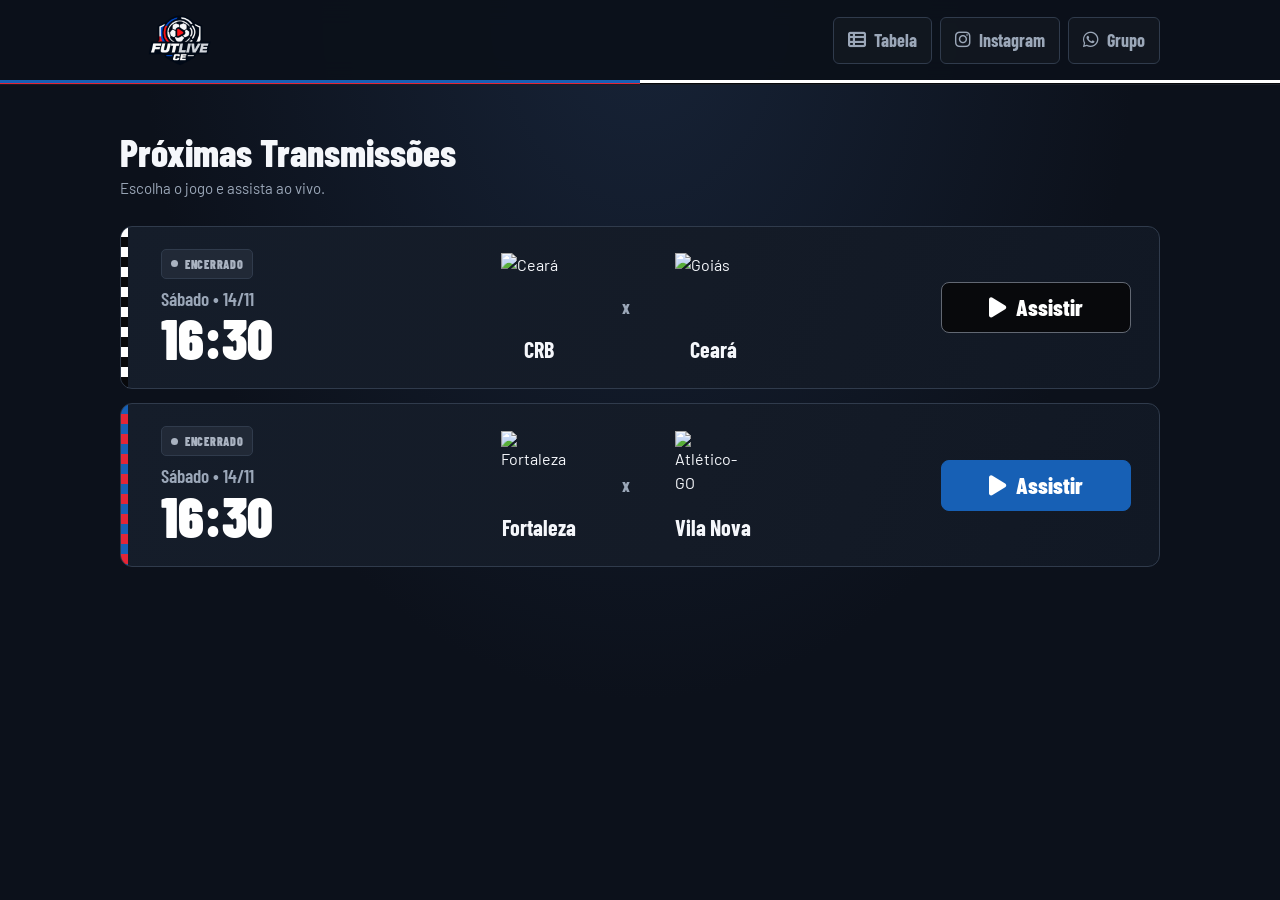
==== commit c533e5e9: "09.11" ====
--- a/index.html
+++ b/index.html
@@ -30,12 +30,12 @@
         <h2 class="section-title">Próximas Transmissões</h2>
         <p class="section-sub">Escolha o jogo e assista ao vivo.</p>
         <div class="matches-grid">
-          <a href="ceara.html" class="match-card ceara-card" data-match-start="2026-11-08T19:15:00" data-match-duration="100">
-            <div class="match-details"><span class="match-status status-upcoming">EM BREVE</span><p class="match-date">Domingo • 08/11</p><p class="match-time">19:15</p></div>
+          <a href="ceara.html" class="match-card ceara-card" data-match-start="2026-11-14T16:30:00" data-match-duration="100">
+            <div class="match-details"><span class="match-status status-upcoming">EM BREVE</span><p class="match-date">Sábado • 14/11</p><p class="match-time">16:30</p></div>
             <div class="teams-display">
-              <div class="team"><img src="https://upload.wikimedia.org/wikipedia/commons/0/01/Cear%C3%A1_Sporting_Club_logo.png" alt="Ceará" class="team-shield" /><span class="team-name">Ceará</span></div>
+              <div class="team"><img src="https://thumb.wikimedia.org/wikipedia/commons/thumb/f/fe/Clube_de_Regatas_Brasil_logo.svg/500px-Clube_de_Regatas_Brasil_logo.svg.png?utm_source=pt.wikipedia.org&utm_campaign=index&utm_content=thumbnail" alt="Ceará" class="team-shield" /><span class="team-name">CRB</span></div>
               <span class="vs-badge">x</span>
-              <div class="team"><img src="https://thumb.wikimedia.org/wikipedia/commons/thumb/a/a8/Am%C3%A9rica_Futebol_Clube_%28Belo_Horizonte%2C_Minas_Gerais%29_logo.svg/960px-Am%C3%A9rica_Futebol_Clube_%28Belo_Horizonte%2C_Minas_Gerais%29_logo.svg.png?utm_source=pt.wikipedia.org&utm_campaign=index&utm_content=thumbnail" alt="Goiás" class="team-shield" /><span class="team-name">América MG</span></div>
+              <div class="team"><img src="https://upload.wikimedia.org/wikipedia/commons/0/01/Cear%C3%A1_Sporting_Club_logo.png" alt="Goiás" class="team-shield" /><span class="team-name">Ceará</span></div>
             </div>
             <div class="card-action"><span class="btn-watch-now"><i class="fa-solid fa-play"></i> Assistir</span></div>
           </a>
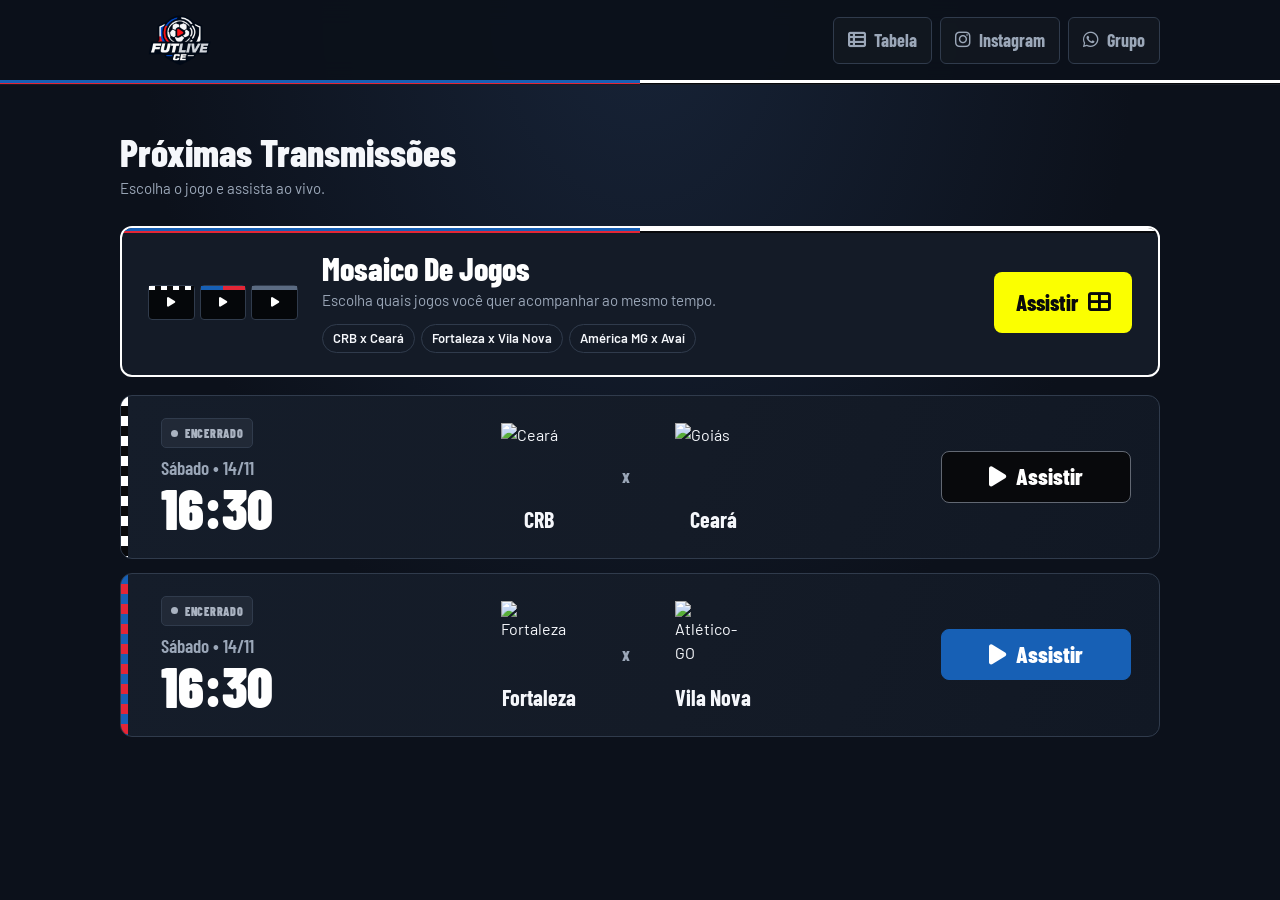
==== commit 76adbc93: "10.11" ====
--- a/index.html
+++ b/index.html
@@ -10,7 +10,9 @@
   <script async src="https://www.googletagmanager.com/gtag/js?id=G-XZ1XEW3FZ3"></script>
   <script>
     window.dataLayer = window.dataLayer || [];
-    function gtag(){dataLayer = window.dataLayer || []; gtag('js', new Date()); gtag('config', 'G-XZ1XEW3FZ3');}
+    function gtag(){dataLayer.push(arguments);}
+    gtag('js', new Date());
+    gtag('config', 'G-XZ1XEW3FZ3');
   </script>
 </head>
 <body>
@@ -29,6 +31,21 @@
       <div class="container">
         <h2 class="section-title">Próximas Transmissões</h2>
         <p class="section-sub">Escolha o jogo e assista ao vivo.</p>
+        <a href="multijogos.html" class="mosaico-cta">
+          <div class="mosaico-cta-preview" aria-hidden="true">
+            <span class="mini-screen" data-club="ceara"><i class="fa-solid fa-play"></i></span>
+            <span class="mini-screen" data-club="fortaleza"><i class="fa-solid fa-play"></i></span>
+            <span class="mini-screen" data-club="neutral"><i class="fa-solid fa-play"></i></span>
+          </div>
+          <div class="mosaico-cta-info">
+            <h3>Mosaico De Jogos</h3>
+            <p>Escolha quais jogos você quer acompanhar ao mesmo tempo.</p>
+            <div class="mosaico-cta-games">
+              <span>CRB x Ceará</span><span>Fortaleza x Vila Nova</span><span>América MG x Avaí</span>
+            </div>
+          </div>
+          <span class="mosaico-cta-btn">Assistir <i class="fa-solid fa-table-cells-large"></i></span>
+        </a>
         <div class="matches-grid">
           <a href="ceara.html" class="match-card ceara-card" data-match-start="2026-11-14T16:30:00" data-match-duration="100">
             <div class="match-details"><span class="match-status status-upcoming">EM BREVE</span><p class="match-date">Sábado • 14/11</p><p class="match-time">16:30</p></div>
@@ -54,4 +71,4 @@
   </main>
   <script src="matches-status.js"></script>
 </body>
-</html>
+</html>
--- a/style.css
+++ b/style.css
@@ -1,4 +1,3 @@
-
 @import url('https://fonts.googleapis.com/css2?family=Barlow+Condensed:wght@600;700;800;900&family=Barlow:wght@400;500;600;700;800&display=swap');
 
 /* ==========================================================
@@ -1439,4 +1438,123 @@
 .video-container > #dplayer {
   width: 100%;
   height: 100%;
+}
+/* CHAMADA DO MOSAICO */
+.mosaico-cta {
+  position: relative;
+  display: grid;
+  grid-template-columns: auto 1fr auto;
+  align-items: center;
+  gap: 24px;
+  margin-bottom: 18px;
+  padding: 24px 26px 22px;
+  overflow: hidden;
+  background: var(--panel);
+  border: 2px solid #fff;
+  border-radius: 12px;
+  color: #fff;
+  transition: background 0.2s, transform 0.2s;
+}
+
+.mosaico-cta::before {
+  content: "";
+  position: absolute;
+  left: 0;
+  right: 0;
+  top: 0;
+  height: 5px;
+  background: var(--band);
+}
+
+.mosaico-cta:hover {
+  background: var(--panel-2);
+  transform: translateY(-2px);
+}
+
+.mosaico-cta-preview {
+  display: grid;
+  grid-template-columns: repeat(3, 1fr);
+  gap: 5px;
+  width: 150px;
+}
+
+.mini-screen {
+  position: relative;
+  aspect-ratio: 4 / 3;
+  display: grid;
+  place-items: center;
+  background: #05070a;
+  border: 1px solid var(--line);
+  border-radius: 4px;
+  color: #fff;
+  font-size: 11px;
+}
+
+.mini-screen::before {
+  content: "";
+  position: absolute;
+  left: 0;
+  right: 0;
+  top: 0;
+  height: 4px;
+  background: var(--club);
+}
+
+.mini-screen[data-club="fortaleza"] { --club: linear-gradient(90deg, var(--blue) 50%, var(--red) 50%); }
+.mini-screen[data-club="ceara"] { --club: repeating-linear-gradient(90deg, #fff 0 6px, #08090c 6px 12px); }
+.mini-screen[data-club="neutral"] { --club: #5b6b82; }
+
+.mosaico-cta-info h3 {
+  margin-bottom: 4px;
+  font-family: var(--display);
+  font-size: 32px;
+  font-weight: 800;
+  line-height: 1.05;
+}
+
+.mosaico-cta-info p {
+  margin-bottom: 12px;
+  color: var(--muted);
+  font-size: 15px;
+}
+
+.mosaico-cta-games {
+  display: flex;
+  flex-wrap: wrap;
+  gap: 6px;
+}
+
+.mosaico-cta-games span {
+  padding: 4px 10px;
+  border: 1px solid var(--line);
+  border-radius: 999px;
+  color: var(--text);
+  font-size: 13px;
+  font-weight: 600;
+}
+
+.mosaico-cta-btn {
+  display: inline-flex;
+  align-items: center;
+  gap: 10px;
+  padding: 14px 22px;
+  background: #fbff00;
+  border-radius: 8px;
+  color: var(--black);
+  font-family: var(--display);
+  font-size: 22px;
+  font-weight: 800;
+  white-space: nowrap;
+}
+
+@media (max-width: 800px) {
+  .mosaico-cta {
+    grid-template-columns: 1fr;
+    gap: 16px;
+    padding: 22px 16px 18px;
+  }
+
+  .mosaico-cta-preview { width: 120px; }
+  .mosaico-cta-info h3 { font-size: 27px; }
+  .mosaico-cta-btn { justify-content: center; }
 }
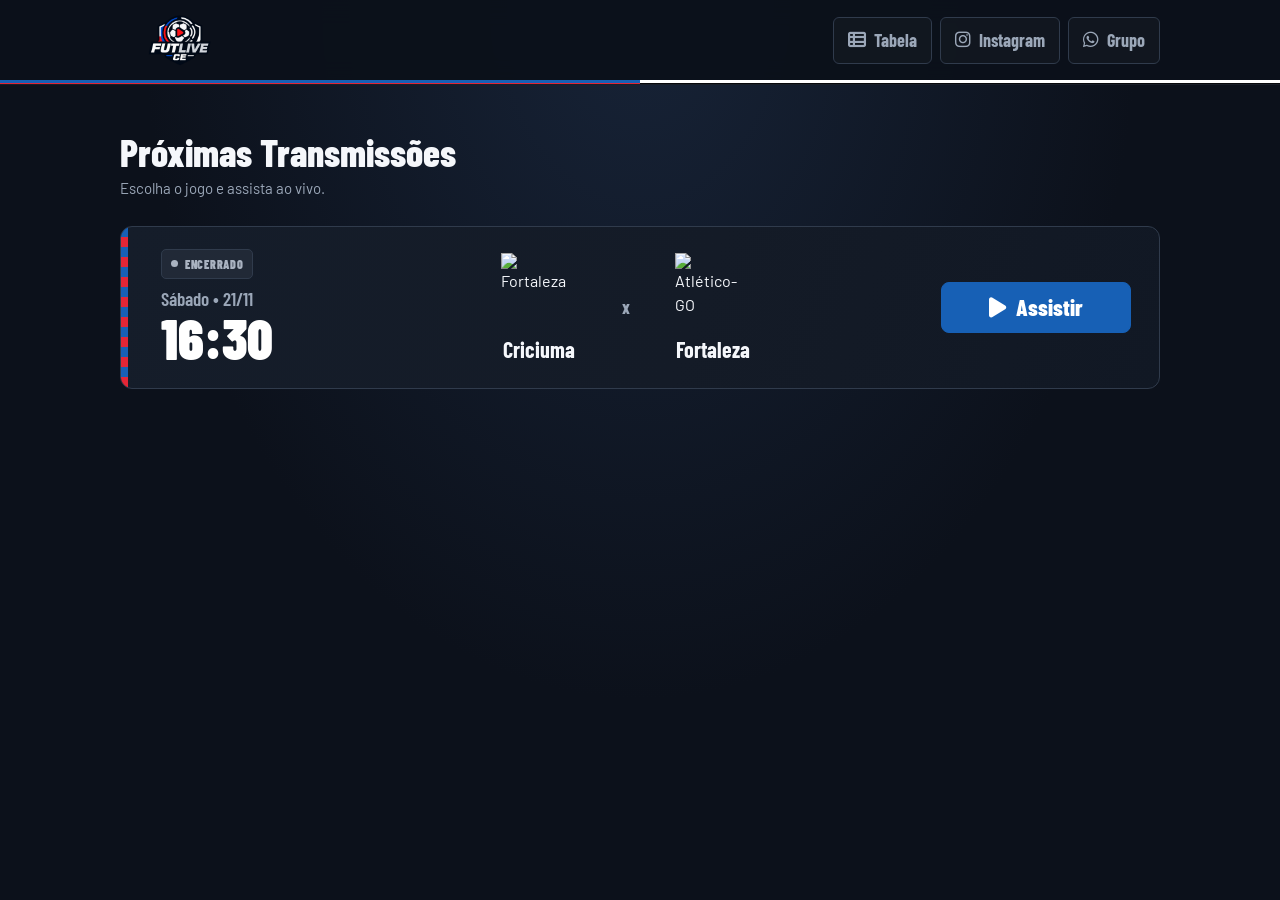
==== commit b85de2d3: "15.11" ====
--- a/index.html
+++ b/index.html
@@ -31,7 +31,7 @@
       <div class="container">
         <h2 class="section-title">Próximas Transmissões</h2>
         <p class="section-sub">Escolha o jogo e assista ao vivo.</p>
-        <a href="multijogos.html" class="mosaico-cta">
+        <a href="multijogos.html" class="mosaico-cta hidden">
           <div class="mosaico-cta-preview" aria-hidden="true">
             <span class="mini-screen" data-club="ceara"><i class="fa-solid fa-play"></i></span>
             <span class="mini-screen" data-club="fortaleza"><i class="fa-solid fa-play"></i></span>
@@ -47,7 +47,7 @@
           <span class="mosaico-cta-btn">Assistir <i class="fa-solid fa-table-cells-large"></i></span>
         </a>
         <div class="matches-grid">
-          <a href="ceara.html" class="match-card ceara-card" data-match-start="2026-11-14T16:30:00" data-match-duration="100">
+          <a href="ceara.html" class="match-card ceara-card hidden" data-match-start="2026-11-14T16:30:00" data-match-duration="100">
             <div class="match-details"><span class="match-status status-upcoming">EM BREVE</span><p class="match-date">Sábado • 14/11</p><p class="match-time">16:30</p></div>
             <div class="teams-display">
               <div class="team"><img src="https://thumb.wikimedia.org/wikipedia/commons/thumb/f/fe/Clube_de_Regatas_Brasil_logo.svg/500px-Clube_de_Regatas_Brasil_logo.svg.png?utm_source=pt.wikipedia.org&utm_campaign=index&utm_content=thumbnail" alt="Ceará" class="team-shield" /><span class="team-name">CRB</span></div>
@@ -56,12 +56,12 @@
             </div>
             <div class="card-action"><span class="btn-watch-now"><i class="fa-solid fa-play"></i> Assistir</span></div>
           </a>
-          <a href="fortaleza.html" class="match-card fortaleza-card" data-match-start="2026-11-14T16:30:00" data-match-duration="150">
-            <div class="match-details"><span class="match-status status-upcoming">EM BREVE</span><p class="match-date">Sábado • 14/11</p><p class="match-time">16:30</p></div>
+          <a href="fortaleza.html" class="match-card fortaleza-card" data-match-start="2026-11-21T16:30:00" data-match-duration="150">
+            <div class="match-details"><span class="match-status status-upcoming">EM BREVE</span><p class="match-date">Sábado • 21/11</p><p class="match-time">16:30</p></div>
             <div class="teams-display">
-              <div class="team"><img src="https://logodetimes.com/times/fortaleza/logo-fortaleza-256.png" alt="Fortaleza" class="team-shield" /><span class="team-name">Fortaleza</span></div>
+              <div class="team"><img src="https://thumb.wikimedia.org/wikipedia/commons/thumb/9/9b/Crici%C3%BAma_EC_2025_crest.svg/960px-Crici%C3%BAma_EC_2025_crest.svg.png?utm_source=pt.wikipedia.org&utm_campaign=index&utm_content=thumbnail" alt="Fortaleza" class="team-shield" /><span class="team-name">Criciuma</span></div>
               <span class="vs-badge">x</span>
-              <div class="team"><img src="https://thumb.wikimedia.org/wikipedia/commons/thumb/c/c3/Vila_Nova_Logo_Oficial.svg/1920px-Vila_Nova_Logo_Oficial.svg.png?utm_source=pt.wikipedia.org&utm_campaign=index&utm_content=thumbnail" alt="Atlético-GO" class="team-shield" /><span class="team-name">Vila Nova</span></div>
+              <div class="team"><img src="https://logodetimes.com/times/fortaleza/logo-fortaleza-256.png" alt="Atlético-GO" class="team-shield" /><span class="team-name">Fortaleza</span></div>
             </div>
             <div class="card-action"><span class="btn-watch-now"><i class="fa-solid fa-play"></i> Assistir</span></div>
           </a>
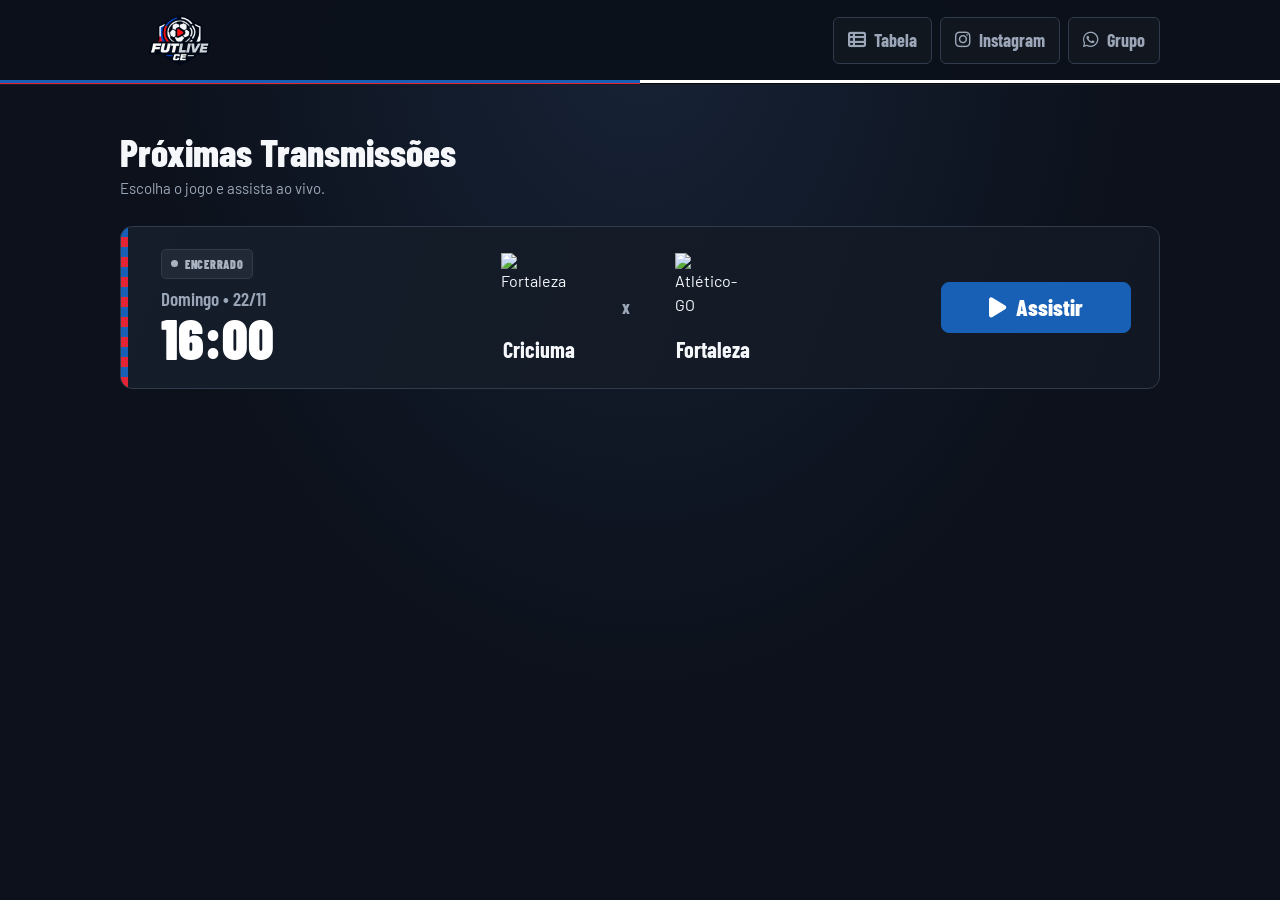
==== commit 8d9261bd: "16.11" ====
--- a/index.html
+++ b/index.html
@@ -56,8 +56,8 @@
             </div>
             <div class="card-action"><span class="btn-watch-now"><i class="fa-solid fa-play"></i> Assistir</span></div>
           </a>
-          <a href="fortaleza.html" class="match-card fortaleza-card" data-match-start="2026-11-21T16:30:00" data-match-duration="150">
-            <div class="match-details"><span class="match-status status-upcoming">EM BREVE</span><p class="match-date">Sábado • 21/11</p><p class="match-time">16:30</p></div>
+          <a href="fortaleza.html" class="match-card fortaleza-card" data-match-start="2026-11-22T16:00:00" data-match-duration="150">
+            <div class="match-details"><span class="match-status status-upcoming">EM BREVE</span><p class="match-date">Domingo • 22/11</p><p class="match-time">16:00</p></div>
             <div class="teams-display">
               <div class="team"><img src="https://thumb.wikimedia.org/wikipedia/commons/thumb/9/9b/Crici%C3%BAma_EC_2025_crest.svg/960px-Crici%C3%BAma_EC_2025_crest.svg.png?utm_source=pt.wikipedia.org&utm_campaign=index&utm_content=thumbnail" alt="Fortaleza" class="team-shield" /><span class="team-name">Criciuma</span></div>
               <span class="vs-badge">x</span>
